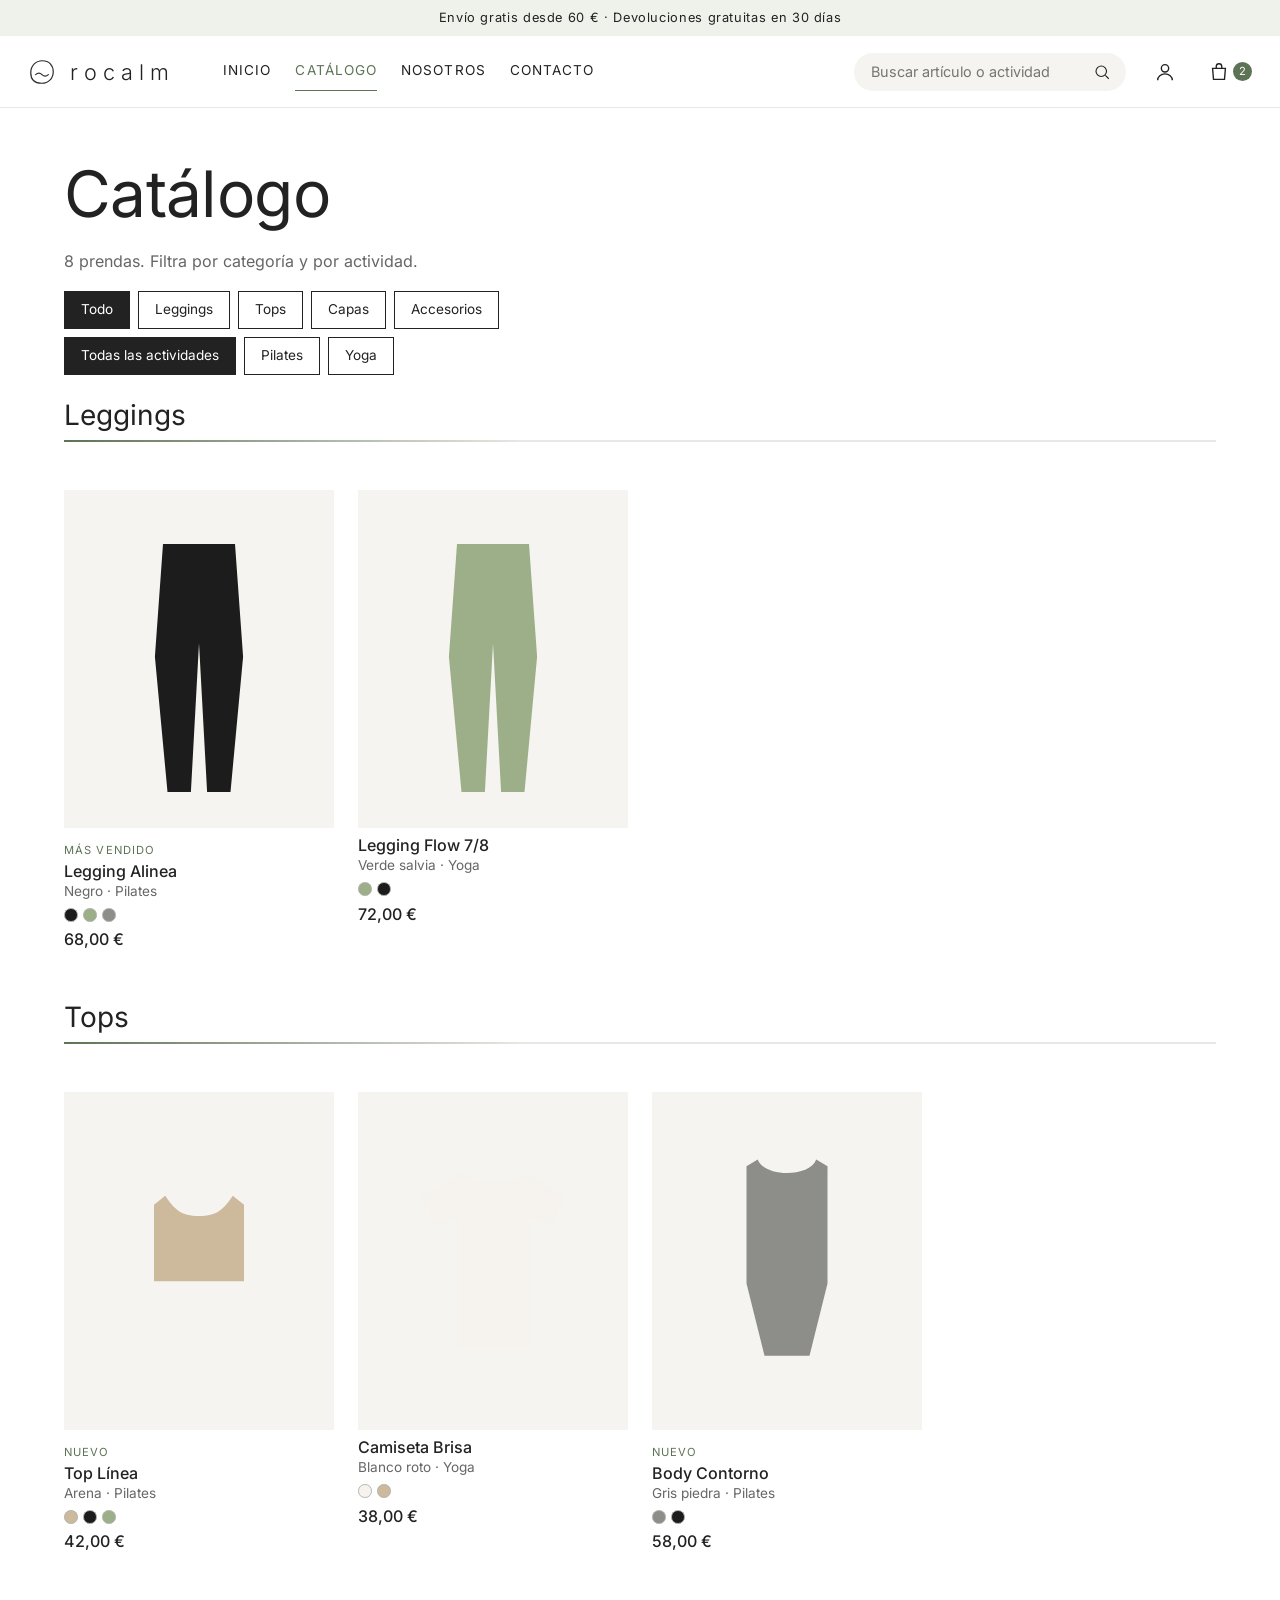
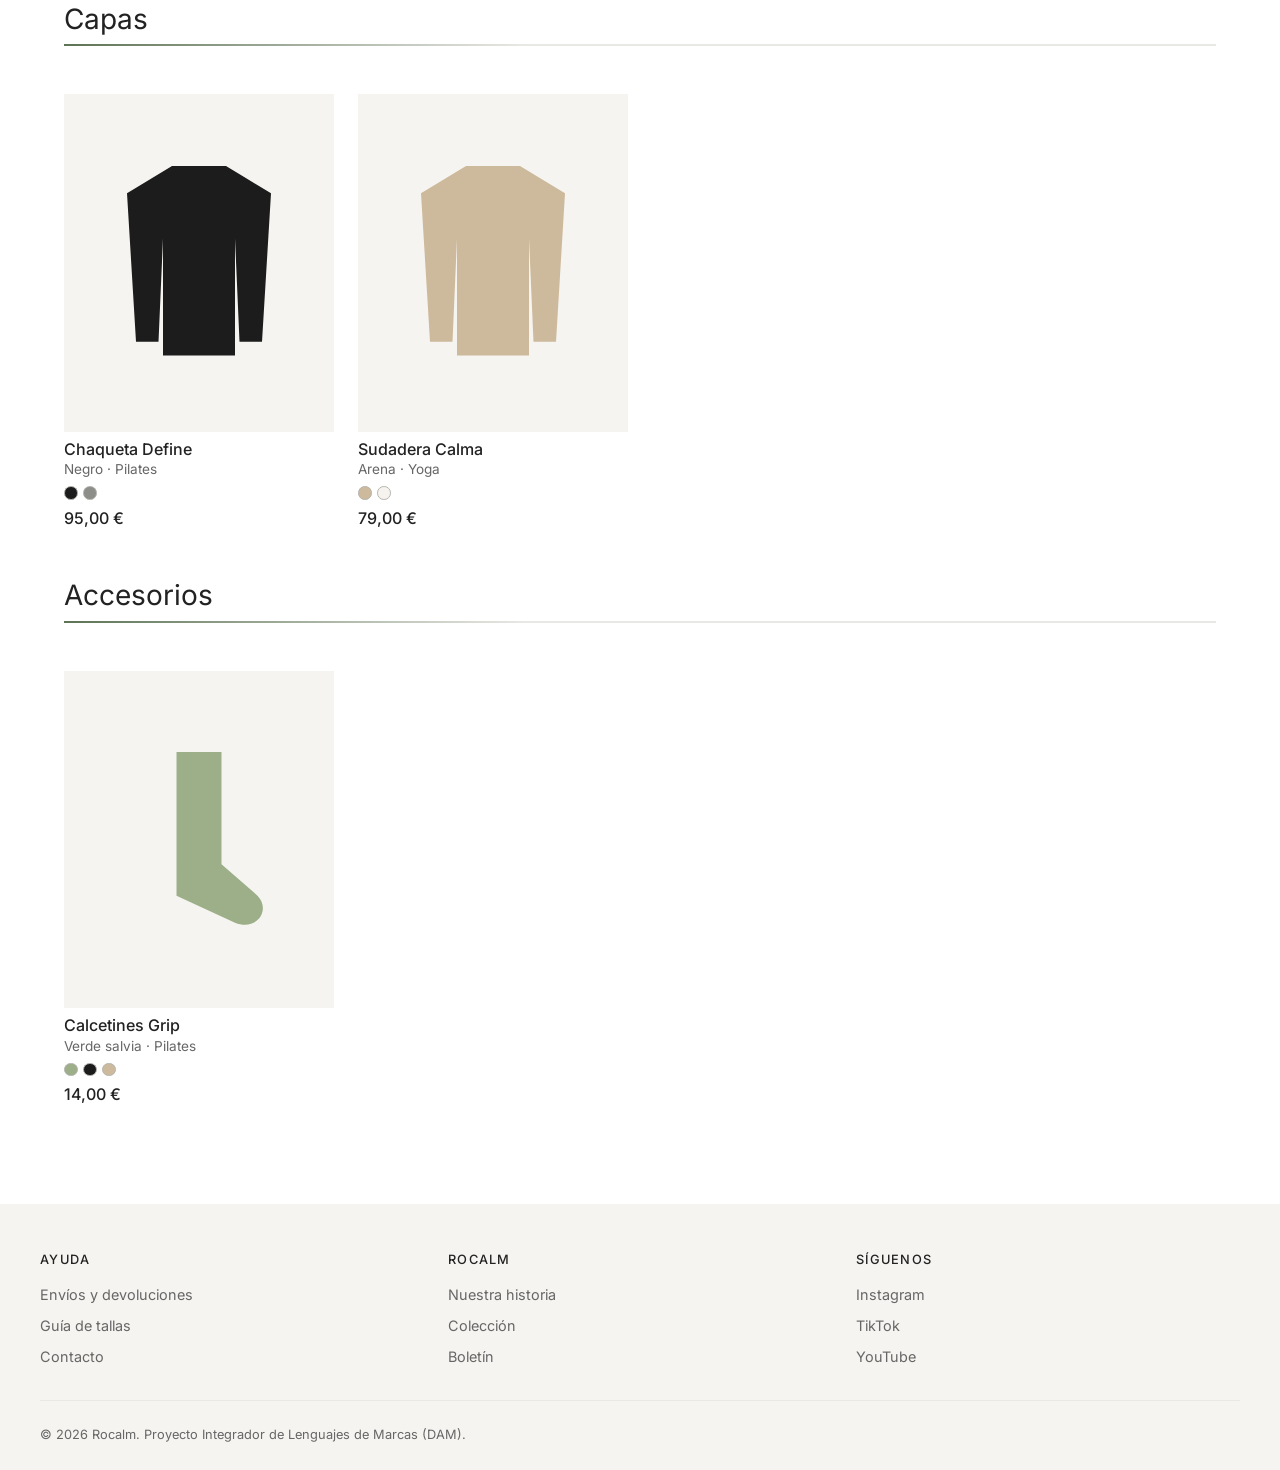
==== catalogo.html @ ce84a140 "Sprint 2: páginas HTML5 semánticas, logotipo e imágenes" ====
<!DOCTYPE html>
<html lang="es">
<head>
  <meta charset="UTF-8">
  <meta name="viewport" content="width=device-width, initial-scale=1.0">
  <meta name="description" content="Catálogo de ropa de pilates y yoga de Rocalm.">
  <title>Catálogo | Rocalm</title>
  <link rel="icon" href="img/logo-simbolo.svg" type="image/svg+xml">
  <link rel="preload" href="fonts/inter-latin-400-normal.woff2" as="font" type="font/woff2" crossorigin>
  <link rel="stylesheet" href="css/estilos.css">
</head>
<body>
  <a class="saltar" href="#contenido">Saltar al contenido</a>
  <p class="aviso">Envío gratis desde 60 € · Devoluciones gratuitas en 30 días</p>
  <!-- Cabecera: se repite igual en todas las páginas -->
  <header>
    <a class="logo" href="index.html">
      <img src="img/logo-simbolo.svg" alt="" width="36" height="36">
      <span>rocalm</span>
    </a>
    <nav aria-label="Menú principal">
      <ul>
        <li><a href="index.html">Inicio</a></li>
        <li><a href="catalogo.html" aria-current="page">Catálogo</a></li>
        <li><a href="index.html#historia">Nosotros</a></li>
        <li><a href="contacto.html">Contacto</a></li>
      </ul>
    </nav>
    <!-- Buscador: datalist ofrece sugerencias sin JavaScript -->
    <form class="buscador" action="catalogo.html" method="get" role="search">
      <label class="oculto" for="buscar">Buscar artículos o actividad</label>
      <input type="search" id="buscar" name="q" list="sugerencias" placeholder="Buscar artículo o actividad">
      <datalist id="sugerencias">
        <option value="Legging Alinea"></option>
        <option value="Legging Flow 7/8"></option>
        <option value="Top Línea"></option>
        <option value="Camiseta Brisa"></option>
        <option value="Body Contorno"></option>
        <option value="Chaqueta Define"></option>
        <option value="Sudadera Calma"></option>
        <option value="Calcetines Grip"></option>
        <option value="Pilates"></option>
        <option value="Yoga"></option>
        <option value="Leggings"></option>
        <option value="Tops"></option>
        <option value="Capas"></option>
        <option value="Accesorios"></option>
      </datalist>
      <button type="submit">
        <svg aria-hidden="true" width="18" height="18" viewBox="0 0 24 24" fill="none" stroke="currentColor" stroke-width="1.5"><circle cx="11" cy="11" r="7"/><path d="M16.5 16.5 21 21"/></svg>
        <span class="oculto">Buscar</span>
      </button>
    </form>
    <a class="icono cuenta" href="login.html">
      <svg aria-hidden="true" width="22" height="22" viewBox="0 0 24 24" fill="none" stroke="currentColor" stroke-width="1.5"><circle cx="12" cy="8" r="4"/><path d="M4 21c0-4 3.5-7 8-7s8 3 8 7"/></svg>
      <span class="oculto">Iniciar sesión</span>
    </a>
    <a class="icono cesta" href="carrito.html">
      <svg aria-hidden="true" width="22" height="22" viewBox="0 0 24 24" fill="none" stroke="currentColor" stroke-width="1.5"><path d="M5 8h14l-1 12H6z"/><path d="M9 8V6a3 3 0 0 1 6 0v2"/></svg>
      <span class="oculto">Cesta:</span> <span class="cesta-numero">2</span> <span class="oculto">artículos</span>
    </a>
  </header>

  <main id="contenido">
    <h1>Catálogo</h1>
    <p class="intro">8 prendas. Filtra por categoría y por actividad.</p>

    <!-- Filtro sin JavaScript: el CSS oculta las secciones según la opción marcada -->
    <div class="filtros">
      <fieldset>
        <legend class="oculto">Filtrar por categoría</legend>
        <input type="radio" name="categoria" id="filtro-todo" checked>
        <label for="filtro-todo">Todo</label>
        <input type="radio" name="categoria" id="filtro-leggings">
        <label for="filtro-leggings">Leggings</label>
        <input type="radio" name="categoria" id="filtro-tops">
        <label for="filtro-tops">Tops</label>
        <input type="radio" name="categoria" id="filtro-capas">
        <label for="filtro-capas">Capas</label>
        <input type="radio" name="categoria" id="filtro-accesorios">
        <label for="filtro-accesorios">Accesorios</label>
      </fieldset>
      <fieldset>
        <legend class="oculto">Filtrar por actividad</legend>
        <input type="radio" name="actividad" id="act-todas" checked>
        <label for="act-todas">Todas las actividades</label>
        <input type="radio" name="actividad" id="act-pilates">
        <label for="act-pilates">Pilates</label>
        <input type="radio" name="actividad" id="act-yoga">
        <label for="act-yoga">Yoga</label>
      </fieldset>
    </div>

    <section class="rejilla" id="leggings">
      <h2>Leggings</h2>

      <article class="tarjeta" data-actividad="pilates">
        <a class="tarjeta-foto" href="legging-alinea.html">
          <img src="img/p01.svg" alt="Legging Alinea en color negro" width="600" height="750">
          <img class="foto-hover" src="img/p01-2.svg" alt="" width="600" height="750">
          <span class="ver">Ver producto</span>
        </a>
        <p class="etiqueta">Más vendido</p>
        <h3><a href="legging-alinea.html">Legging Alinea</a></h3>
        <p class="meta">Negro · Pilates</p>
        <ul class="muestras" aria-label="Colores disponibles"><li class="c-negro"><span class="oculto">Negro</span></li><li class="c-verde-salvia"><span class="oculto">Verde salvia</span></li><li class="c-gris-piedra"><span class="oculto">Gris piedra</span></li></ul>
        <p class="precio">68,00 €</p>
      </article>

      <article class="tarjeta" data-actividad="yoga">
        <a class="tarjeta-foto" href="legging-flow.html">
          <img src="img/p02.svg" alt="Legging Flow 7/8 en color verde salvia" width="600" height="750">
          <img class="foto-hover" src="img/p02-2.svg" alt="" width="600" height="750">
          <span class="ver">Ver producto</span>
        </a>
        <h3><a href="legging-flow.html">Legging Flow 7/8</a></h3>
        <p class="meta">Verde salvia · Yoga</p>
        <ul class="muestras" aria-label="Colores disponibles"><li class="c-verde-salvia"><span class="oculto">Verde salvia</span></li><li class="c-negro"><span class="oculto">Negro</span></li></ul>
        <p class="precio">72,00 €</p>
      </article>
    </section>

    <section class="rejilla" id="tops">
      <h2>Tops</h2>

      <article class="tarjeta" data-actividad="pilates">
        <a class="tarjeta-foto" href="top-linea.html">
          <img src="img/p03.svg" alt="Top Línea en color arena" width="600" height="750">
          <img class="foto-hover" src="img/p03-2.svg" alt="" width="600" height="750">
          <span class="ver">Ver producto</span>
        </a>
        <p class="etiqueta">Nuevo</p>
        <h3><a href="top-linea.html">Top Línea</a></h3>
        <p class="meta">Arena · Pilates</p>
        <ul class="muestras" aria-label="Colores disponibles"><li class="c-arena"><span class="oculto">Arena</span></li><li class="c-negro"><span class="oculto">Negro</span></li><li class="c-verde-salvia"><span class="oculto">Verde salvia</span></li></ul>
        <p class="precio">42,00 €</p>
      </article>

      <article class="tarjeta" data-actividad="yoga">
        <a class="tarjeta-foto" href="camiseta-brisa.html">
          <img src="img/p04.svg" alt="Camiseta Brisa en color blanco roto" width="600" height="750">
          <img class="foto-hover" src="img/p04-2.svg" alt="" width="600" height="750">
          <span class="ver">Ver producto</span>
        </a>
        <h3><a href="camiseta-brisa.html">Camiseta Brisa</a></h3>
        <p class="meta">Blanco roto · Yoga</p>
        <ul class="muestras" aria-label="Colores disponibles"><li class="c-blanco-roto"><span class="oculto">Blanco roto</span></li><li class="c-arena"><span class="oculto">Arena</span></li></ul>
        <p class="precio">38,00 €</p>
      </article>

      <article class="tarjeta" data-actividad="pilates">
        <a class="tarjeta-foto" href="body-contorno.html">
          <img src="img/p05.svg" alt="Body Contorno en color gris piedra" width="600" height="750">
          <img class="foto-hover" src="img/p05-2.svg" alt="" width="600" height="750">
          <span class="ver">Ver producto</span>
        </a>
        <p class="etiqueta">Nuevo</p>
        <h3><a href="body-contorno.html">Body Contorno</a></h3>
        <p class="meta">Gris piedra · Pilates</p>
        <ul class="muestras" aria-label="Colores disponibles"><li class="c-gris-piedra"><span class="oculto">Gris piedra</span></li><li class="c-negro"><span class="oculto">Negro</span></li></ul>
        <p class="precio">58,00 €</p>
      </article>
    </section>

    <section class="rejilla" id="capas">
      <h2>Capas</h2>

      <article class="tarjeta" data-actividad="pilates">
        <a class="tarjeta-foto" href="chaqueta-define.html">
          <img src="img/p06.svg" alt="Chaqueta Define en color negro" width="600" height="750">
          <img class="foto-hover" src="img/p06-2.svg" alt="" width="600" height="750">
          <span class="ver">Ver producto</span>
        </a>
        <h3><a href="chaqueta-define.html">Chaqueta Define</a></h3>
        <p class="meta">Negro · Pilates</p>
        <ul class="muestras" aria-label="Colores disponibles"><li class="c-negro"><span class="oculto">Negro</span></li><li class="c-gris-piedra"><span class="oculto">Gris piedra</span></li></ul>
        <p class="precio">95,00 €</p>
      </article>

      <article class="tarjeta" data-actividad="yoga">
        <a class="tarjeta-foto" href="sudadera-calma.html">
          <img src="img/p07.svg" alt="Sudadera Calma en color arena" width="600" height="750">
          <img class="foto-hover" src="img/p07-2.svg" alt="" width="600" height="750">
          <span class="ver">Ver producto</span>
        </a>
        <h3><a href="sudadera-calma.html">Sudadera Calma</a></h3>
        <p class="meta">Arena · Yoga</p>
        <ul class="muestras" aria-label="Colores disponibles"><li class="c-arena"><span class="oculto">Arena</span></li><li class="c-blanco-roto"><span class="oculto">Blanco roto</span></li></ul>
        <p class="precio">79,00 €</p>
      </article>
    </section>

    <section class="rejilla" id="accesorios">
      <h2>Accesorios</h2>

      <article class="tarjeta" data-actividad="pilates">
        <a class="tarjeta-foto" href="calcetines-grip.html">
          <img src="img/p08.svg" alt="Calcetines Grip en color verde salvia" width="600" height="750">
          <img class="foto-hover" src="img/p08-2.svg" alt="" width="600" height="750">
          <span class="ver">Ver producto</span>
        </a>
        <h3><a href="calcetines-grip.html">Calcetines Grip</a></h3>
        <p class="meta">Verde salvia · Pilates</p>
        <ul class="muestras" aria-label="Colores disponibles"><li class="c-verde-salvia"><span class="oculto">Verde salvia</span></li><li class="c-negro"><span class="oculto">Negro</span></li><li class="c-arena"><span class="oculto">Arena</span></li></ul>
        <p class="precio">14,00 €</p>
      </article>
    </section>
  </main>

  <!-- Pie: se repite igual en todas las páginas -->
  <footer>
    <div class="pie-columnas">
      <section>
        <h2>Ayuda</h2>
        <ul>
          <li><a href="contacto.html#preguntas">Envíos y devoluciones</a></li>
          <li><a href="legging-alinea.html#tallas">Guía de tallas</a></li>
          <li><a href="contacto.html">Contacto</a></li>
        </ul>
      </section>
      <section>
        <h2>Rocalm</h2>
        <ul>
          <li><a href="index.html#historia">Nuestra historia</a></li>
          <li><a href="catalogo.html">Colección</a></li>
          <li><a href="index.html#boletin">Boletín</a></li>
        </ul>
      </section>
      <section>
        <h2>Síguenos</h2>
        <ul>
          <li><a href="https://www.instagram.com/" rel="noopener">Instagram</a></li>
          <li><a href="https://www.tiktok.com/" rel="noopener">TikTok</a></li>
          <li><a href="https://www.youtube.com/" rel="noopener">YouTube</a></li>
        </ul>
      </section>
    </div>
    <p class="pie-legal">&copy; 2026 Rocalm. Proyecto Integrador de Lenguajes de Marcas (DAM).</p>
  </footer>
</body>
</html>
---- css/estilos.css ----
/* ==========================================================
   Rocalm — Hoja de estilos (Sprint 3)
   Enfoque mobile first: los estilos base son para móvil y las
   media queries del final los amplían para tableta y escritorio.
   ========================================================== */

/* ---------- 0. Fuente propia con @font-face ----------
   Inter (licencia SIL Open Font License, ver fonts/LICENSE-Inter.txt).
   Los ficheros .woff2 están en la carpeta fonts/ del proyecto, así que la
   web no depende de ningún servidor externo. font-display: swap enseña el
   texto con la fuente del sistema mientras carga Inter. */
@font-face {
  font-family: "Inter";
  src: url("../fonts/inter-latin-300-normal.woff2") format("woff2");
  font-weight: 300;
  font-style: normal;
  font-display: swap;
}

@font-face {
  font-family: "Inter";
  src: url("../fonts/inter-latin-400-normal.woff2") format("woff2");
  font-weight: 400;
  font-style: normal;
  font-display: swap;
}

@font-face {
  font-family: "Inter";
  src: url("../fonts/inter-latin-500-normal.woff2") format("woff2");
  font-weight: 500;
  font-style: normal;
  font-display: swap;
}

/* ---------- 1. Variables (paleta, tipografía, espacios) ---------- */
:root {
  --color-fondo: #ffffff;
  --color-superficie: #ffffff;
  --color-texto: #222222;
  --color-texto-suave: #666666;
  --color-linea: #e8e8e4;
  --color-arena: #f5f4f0;         /* gris cálido muy claro: fondos de fotos y pie */
  --color-suave: #eef2ea;         /* verde salvia muy claro: avisos y boletín */
  --color-acento: #5d7355;        /* verde salvia: contraste AA sobre blanco */
  --color-acento-oscuro: #4a5e43;

  /* Colores con transparencia en formato hsla(tono, saturación, luz, opacidad) */
  --velo-oscuro: hsla(0, 0%, 0%, 0.45);
  --velo-claro: hsla(0, 0%, 100%, 0.92);
  --sombra-suave: 0 1px 2px hsla(0, 0%, 0%, 0.05), 0 8px 24px hsla(0, 0%, 0%, 0.06);
  --sombra-texto: 0 1px 12px hsla(0, 0%, 0%, 0.35);

  --fuente: "Inter", "Helvetica Neue", Arial, sans-serif;

  --espacio-xs: 0.5rem;
  --espacio-s: 1rem;
  --espacio-m: 1.5rem;
  --espacio-l: 3rem;
  --espacio-xl: 5rem;

  --ancho-max: 75rem;
  --transicion: 0.25s ease;
}

/* ---------- 2. Reset básico y modelo de caja ---------- */
*,
*::before,
*::after {
  box-sizing: border-box;
}

body {
  margin: 0;
  font-family: var(--fuente);
  font-size: 1rem;
  line-height: 1.6;
  color: var(--color-texto);
  background-color: var(--color-fondo);
}

img {
  display: block;
  max-width: 100%;
  height: auto;
}

a {
  color: inherit;
}

a:focus-visible,
button:focus-visible,
input:focus-visible,
select:focus-visible,
textarea:focus-visible {
  outline: 2px solid var(--color-acento);
  outline-offset: 3px;
}

/* ---------- 3. Tipografía ---------- */
h1,
h2,
h3 {
  margin: 0 0 var(--espacio-s);
  font-weight: 400;
  line-height: 1.2;
}

h1 {
  font-size: 2rem;
  letter-spacing: -0.01em;
}

h2 {
  font-size: 1.4rem;
}

h3 {
  font-size: 1rem;
  font-weight: 500;
}

p {
  margin: 0 0 var(--espacio-s);
}

/* ---------- 4. Enlace "saltar al contenido" (accesibilidad) ---------- */
.saltar {
  position: absolute;
  left: -999rem;
  padding: var(--espacio-xs) var(--espacio-s);
  color: var(--color-superficie);
  background-color: var(--color-texto);
}

.saltar:focus {
  left: var(--espacio-s);
  top: var(--espacio-s);
  z-index: 10;
}

/* ---------- 5. Cabecera y menú (Flexbox) ---------- */
body > header {
  position: relative;
  z-index: 5;
  display: flex;
  flex-wrap: wrap;
  align-items: center;
  justify-content: space-between;
  gap: var(--espacio-xs) var(--espacio-m);
  padding: var(--espacio-s);
  background-color: var(--color-superficie);
  border-bottom: 1px solid var(--color-linea);
}

.logo {
  display: flex;
  align-items: center;
  gap: 0.6rem;
  font-size: 1.35rem;
  font-weight: 300;
  letter-spacing: 0.28em;
  text-decoration: none;
}

.logo img {
  width: 2.25rem;
  height: 2.25rem;
  transition: transform 0.6s ease;
}

.logo:hover img {
  transform: rotate(-8deg);
}

body > header ul {
  display: flex;
  flex-wrap: wrap;
  gap: 0 var(--espacio-s);
  margin: 0;
  padding: 0;
  list-style: none;
}

body > header nav a {
  display: block;
  padding: var(--espacio-xs) 0;
  font-size: 0.78rem;
  letter-spacing: 0.05em;
  text-transform: uppercase;
  text-decoration: none;
  border-bottom: 1px solid transparent;
  transition: border-color var(--transicion), color var(--transicion);
}

body > header nav a:hover,
body > header nav a[aria-current="page"] {
  color: var(--color-acento);
  border-bottom-color: var(--color-acento);
}

/* ---------- 6. Contenedor principal ---------- */
main {
  max-width: var(--ancho-max);
  margin: 0 auto;
  padding: var(--espacio-m) var(--espacio-s) var(--espacio-l);
}

main.estrecho {
  max-width: 42rem;
}

main > section,
.ficha > section {
  margin-bottom: var(--espacio-l);
}

.intro {
  color: var(--color-texto-suave);
}

/* ---------- 7. Botones ---------- */
.boton {
  display: inline-block;
  padding: 0.9rem 2rem;
  font-family: inherit;
  font-size: 0.85rem;
  letter-spacing: 0.1em;
  text-transform: uppercase;
  text-decoration: none;
  color: var(--color-superficie);
  background-color: var(--color-texto);
  border: 1px solid var(--color-texto);
  cursor: pointer;
  transition: background-color var(--transicion), border-color var(--transicion);
}

.boton:hover {
  background-color: var(--color-acento-oscuro);
  border-color: var(--color-acento-oscuro);
}

/* ---------- 9. Rejilla de productos (CSS Grid) ---------- */
.rejilla {
  display: grid;
  grid-template-columns: repeat(2, 1fr);
  gap: var(--espacio-m) var(--espacio-s);
}

.rejilla > h2 {
  grid-column: 1 / -1;       /* el título ocupa toda la fila */
  margin-bottom: 0;
  padding-bottom: var(--espacio-xs);
  /* border-image: la línea inferior es un degradado de verde salvia a gris */
  border-bottom: 2px solid var(--color-linea);
  border-image: linear-gradient(to right, var(--color-acento), var(--color-linea) 40%) 1;
}

/* ---------- 10. Tarjeta de producto ---------- */
.tarjeta-foto {
  position: relative;
  display: block;
  overflow: hidden;
  margin-bottom: var(--espacio-xs);
  background-color: var(--color-arena);
  transition: box-shadow var(--transicion);
}

/* box-shadow: la tarjeta "se levanta" al pasar el ratón */
.tarjeta-foto:hover {
  box-shadow: var(--sombra-suave);
}

.tarjeta-foto img {
  width: 100%;
}

/* Segunda foto: está encima de la primera, invisible, y aparece al pasar el ratón */
.foto-hover {
  position: absolute;
  inset: 0;
  height: 100%;
  object-fit: cover;
  opacity: 0;
  transition: opacity 0.4s ease;
}

.ver {
  position: absolute;
  background-color: var(--velo-claro);
  left: var(--espacio-xs);
  right: var(--espacio-xs);
  bottom: var(--espacio-xs);
  padding: 0.7rem;
  font-size: 0.75rem;
  letter-spacing: 0.1em;
  text-align: center;
  text-transform: uppercase;
  opacity: 0;
  transform: translateY(0.5rem);
  transition: opacity var(--transicion), transform var(--transicion);
}

.tarjeta-foto:hover .foto-hover,
.tarjeta-foto:focus-visible .foto-hover,
.tarjeta-foto:hover .ver,
.tarjeta-foto:focus-visible .ver {
  opacity: 1;
  transform: none;
}

.tarjeta h3 {
  margin-bottom: 0;
}

.tarjeta h3 a {
  text-decoration: none;
}

.tarjeta h3 a:hover {
  text-decoration: underline;
}

.tarjeta p {
  margin-bottom: 0;
}

.meta {
  font-size: 0.85rem;
  color: var(--color-texto-suave);
}

.precio {
  font-weight: 500;
}

.precio-grande {
  font-size: 1.4rem;
}

/* Muestras de color (círculos) */
.muestras {
  display: flex;
  gap: 0.35rem;
  margin: 0.35rem 0;
  padding: 0;
  list-style: none;
}

.muestras li {
  width: 0.85rem;
  height: 0.85rem;
  border: 1px solid #b5b5b0;
  border-radius: 50%;
}

.c-negro { background-color: #1c1c1c; }
.c-verde-salvia { background-color: #9caf88; }
.c-arena { background-color: #cdb99c; }
.c-blanco-roto { background-color: #f6f3ee; }
.c-gris-piedra { background-color: #8d8d8a; }

/* Texto solo para lectores de pantalla */
.oculto {
  position: absolute;
  width: 1px;
  height: 1px;
  overflow: hidden;
  clip-path: inset(50%);
  white-space: nowrap;
}

/* ---------- 11. Valores de la marca ---------- */
.valores {
  padding: var(--espacio-m);
  background-color: var(--color-arena);
}

.valores ul {
  display: flex;
  flex-direction: column;
  gap: var(--espacio-s);
  margin: 0;
  padding: 0;
  list-style: none;
}

.valores strong {
  display: block;
  font-weight: 500;
}

/* ---------- 12. Ficha de producto ---------- */
.migas ol {
  display: flex;
  flex-wrap: wrap;
  gap: var(--espacio-xs);
  margin: 0 0 var(--espacio-m);
  padding: 0;
  list-style: none;
  font-size: 0.85rem;
  color: var(--color-texto-suave);
}

.migas li + li::before {
  content: "/";
  margin-right: var(--espacio-xs);
}

.ficha ul {
  margin: 0;
  padding-left: 1.2rem;
}

.relacionados {
  padding-top: var(--espacio-m);
  border-top: 1px solid var(--color-linea);
}

/* ---------- 13. Tablas ---------- */
table {
  width: 100%;
  border-collapse: collapse;
  font-size: 0.95rem;
}

caption {
  margin-bottom: var(--espacio-xs);
  text-align: left;
  font-size: 0.85rem;
  color: var(--color-texto-suave);
}

th,
td {
  padding: 0.6rem var(--espacio-xs);
  text-align: left;
  border-bottom: 1px solid var(--color-linea);
}

thead th {
  font-size: 0.8rem;
  font-weight: 500;
  letter-spacing: 0.08em;
  text-transform: uppercase;
}

tbody tr:nth-child(even) {
  background-color: var(--color-arena);
}

/* ---------- 14. Formularios ---------- */
fieldset {
  margin: 0 0 var(--espacio-m);
  padding: var(--espacio-s);
  border: 1px solid var(--color-linea);
}

legend {
  padding: 0 var(--espacio-xs);
  font-size: 0.8rem;
  letter-spacing: 0.08em;
  text-transform: uppercase;
}

label {
  display: block;
  margin-bottom: 0.25rem;
  font-size: 0.9rem;
}

input[type="text"],
input[type="email"],
input[type="number"],
select,
textarea {
  width: 100%;
  padding: 0.7rem;
  font-family: inherit;
  font-size: 1rem;
  color: var(--color-texto);
  background-color: var(--color-superficie);
  border: 1px solid #b5b5b0;
  border-radius: 0;
  transition: border-color var(--transicion);
}

input:hover,
select:hover,
textarea:hover {
  border-color: var(--color-texto);
}

.casilla {
  display: flex;
  align-items: center;
  gap: var(--espacio-xs);
}

.casilla label {
  margin: 0;
}

address {
  font-style: normal;
}

address a {
  color: var(--color-acento);
}

/* ---------- 15. Pie de página ---------- */
body > footer {
  padding: var(--espacio-l) var(--espacio-s) var(--espacio-m);
  font-size: 0.9rem;
  color: var(--color-texto-suave);
  background-color: var(--color-arena);
}

/* grid-template-areas: cada sección del pie tiene un nombre de área.
   En móvil se apilan; en tableta se colocan en tres columnas (ver media query). */
.pie-columnas {
  display: grid;
  grid-template-columns: 1fr;
  grid-template-areas:
    "ayuda"
    "marca"
    "redes";
  gap: var(--espacio-m);
  max-width: var(--ancho-max);
  margin: 0 auto var(--espacio-m);
}

body > footer h2 {
  font-size: 0.8rem;
  font-weight: 500;
  letter-spacing: 0.1em;
  text-transform: uppercase;
  color: var(--color-texto);
}

body > footer ul {
  margin: 0;
  padding: 0;
  list-style: none;
}

body > footer li {
  margin-bottom: var(--espacio-xs);
}

body > footer a {
  text-decoration: none;
}

body > footer a:hover {
  text-decoration: underline;
}

.pie-legal {
  max-width: var(--ancho-max);
  margin: 0 auto;
  padding-top: var(--espacio-m);
  font-size: 0.8rem;
  border-top: 1px solid var(--color-linea);
}

/* ---------- 15b. Barra de aviso ---------- */
.aviso {
  margin: 0;
  padding: var(--espacio-xs) var(--espacio-s);
  font-size: 0.8rem;
  letter-spacing: 0.05em;
  text-align: center;
  color: var(--color-texto);
  background-color: var(--color-suave);
}

/* ---------- 15c. Portada con vídeo ---------- */
main.ancho-total {
  max-width: none;
  padding: 0;
}

.contenedor {
  max-width: var(--ancho-max);
  margin-left: auto;
  margin-right: auto;
  padding: 0 var(--espacio-s);
}

main.ancho-total > section {
  margin-bottom: var(--espacio-l);
}

.hero {
  position: relative;
  display: flex;
  align-items: flex-end;
  min-height: 70vh;
  color: var(--color-superficie);
  /* La misma imagen del póster, por si el vídeo no carga o está desactivado */
  background: var(--color-arena) url("../img/portada.svg") center / cover no-repeat;
}

/* Degradado oscuro para que el texto blanco se lea sobre cualquier imagen */
.hero::after {
  content: "";
  position: absolute;
  inset: 0;
  background: linear-gradient(to top, var(--velo-oscuro), hsla(0, 0%, 0%, 0));
}

.hero-texto {
  position: relative;
  z-index: 1;
  width: 100%;
  max-width: var(--ancho-max);
  margin: 0 auto;
  padding: var(--espacio-l) var(--espacio-s);
}

.hero-texto p {
  max-width: 32rem;
  color: var(--color-superficie);
}

/* text-shadow: separa el texto blanco de la imagen de fondo */
.hero-texto h1,
.hero-texto p {
  text-shadow: var(--sombra-texto);
}

.sobretitulo {
  font-size: 0.8rem;
  letter-spacing: 0.15em;
  text-transform: uppercase;
}

.boton-claro {
  color: var(--color-texto);
  background-color: var(--color-superficie);
  border-color: var(--color-superficie);
}

.boton-claro:hover {
  color: var(--color-superficie);
}

.boton-ancho {
  width: 100%;
}

/* ---------- 15d. Ventajas ---------- */
.ventajas {
  border-bottom: 1px solid var(--color-linea);
}

.ventajas ul {
  display: flex;
  flex-direction: column;
  gap: var(--espacio-s);
  max-width: var(--ancho-max);
  margin: 0 auto;
  padding: var(--espacio-m) var(--espacio-s);
  list-style: none;
  font-size: 0.9rem;
  color: var(--color-texto-suave);
}

.ventajas strong {
  display: block;
  font-weight: 500;
  color: var(--color-texto);
}

/* ---------- 15e. Categorías ---------- */
.categorias {
  display: grid;
  grid-template-columns: repeat(2, 1fr);
  gap: var(--espacio-s);
  margin: 0;
  padding: 0;
  list-style: none;
}

.categorias a {
  position: relative;
  display: block;
  overflow: hidden;
  text-decoration: none;
}

.categorias img {
  width: 100%;
  transition: transform 0.5s ease;
}

.categorias a:hover img {
  transform: scale(1.04);
}

.categorias span {
  position: absolute;
  left: var(--espacio-s);
  bottom: var(--espacio-s);
  padding: 0.4rem 0.9rem;
  font-size: 0.8rem;
  letter-spacing: 0.1em;
  text-transform: uppercase;
  background-color: var(--color-superficie);
}

/* ---------- 15f. Etiquetas y valoración ---------- */
.etiqueta {
  display: inline-block;
  margin: 0 0 0.25rem;
  font-size: 0.7rem;
  letter-spacing: 0.1em;
  text-transform: uppercase;
  color: var(--color-acento);
}

.valoracion {
  font-size: 0.9rem;
  color: var(--color-texto-suave);
}

/* ---------- 15g. Historia (editorial) ---------- */
.editorial {
  display: flex;
  flex-direction: column;
  gap: var(--espacio-m);
}

.editorial img {
  width: 100%;
  aspect-ratio: 1 / 1;
  object-fit: cover;
}

.editorial ul {
  margin: 0 0 var(--espacio-m);
  padding-left: 1.2rem;
  color: var(--color-texto-suave);
}

.pie-columnas > :nth-child(1) { grid-area: ayuda; }
.pie-columnas > :nth-child(2) { grid-area: marca; }
.pie-columnas > :nth-child(3) { grid-area: redes; }

/* ---------- 15h. Tejidos (grid-template-areas) ---------- */
.tejidos {
  display: grid;
  gap: var(--espacio-s);
  grid-template-columns: 1fr 1fr;
  grid-template-areas:
    "intro  intro"
    "calma  brisa"
    "define pausa";
}

.tejidos-intro { grid-area: intro; }
.tejido-calma  { grid-area: calma; }
.tejido-brisa  { grid-area: brisa; }
.tejido-define { grid-area: define; }
.tejido-pausa  { grid-area: pausa; }

.tejido {
  padding: var(--espacio-m);
  border-radius: 0.25rem;
}

.tejido p {
  margin-bottom: var(--espacio-xs);
}

.tejido-calma  { background-color: hsla(100, 15%, 55%, 0.18); }
.tejido-brisa  { background-color: hsla(40, 30%, 70%, 0.25); }
.tejido-define { background-color: hsla(0, 0%, 55%, 0.15); }
.tejido-pausa  { background-color: hsla(30, 25%, 80%, 0.35); }

/* ---------- 15i. Opiniones ---------- */
.opiniones {
  display: grid;
  grid-template-columns: 1fr;
  gap: var(--espacio-s);
}

.opiniones figure {
  margin: 0;
  padding: var(--espacio-m);
  background-color: var(--color-arena);
}

.opiniones blockquote {
  margin: 0 0 var(--espacio-s);
  font-size: 1.05rem;
}

.opiniones figcaption {
  font-size: 0.85rem;
  color: var(--color-texto-suave);
}

/* ---------- 15j. Boletín ---------- */
main.ancho-total > .boletin {
  margin-bottom: 0;
}

.boletin {
  padding: var(--espacio-l) var(--espacio-s);
  text-align: center;
  background-color: var(--color-suave);
}

.boletin input {
  background-color: var(--color-superficie);
}

.boletin form {
  display: flex;
  flex-direction: column;
  gap: var(--espacio-xs);
  max-width: 30rem;
  margin: var(--espacio-m) auto 0;
  text-align: left;
}

/* ---------- 15k. Galería de la ficha (sin JavaScript) ---------- */
.galeria {
  margin-bottom: var(--espacio-m);
}

.galeria-principal img {
  display: none;
  width: 100%;
  background-color: var(--color-arena);
}

/* Solo se muestra la foto cuyo radio está marcado */
#foto1:checked ~ .galeria-principal img:nth-child(1),
#foto2:checked ~ .galeria-principal img:nth-child(2),
#foto3:checked ~ .galeria-principal img:nth-child(3),
#foto4:checked ~ .galeria-principal img:nth-child(4) {
  display: block;
}

.galeria-miniaturas {
  display: grid;
  grid-template-columns: repeat(4, 1fr);
  gap: var(--espacio-xs);
  margin-top: var(--espacio-xs);
}

.galeria-miniaturas label {
  margin: 0;
  cursor: pointer;
  opacity: 0.6;
  border-bottom: 2px solid transparent;
  transition: opacity var(--transicion);
}

.galeria-miniaturas label:hover,
#foto1:checked ~ .galeria-miniaturas label:nth-child(1),
#foto2:checked ~ .galeria-miniaturas label:nth-child(2),
#foto3:checked ~ .galeria-miniaturas label:nth-child(3),
#foto4:checked ~ .galeria-miniaturas label:nth-child(4) {
  opacity: 1;
  border-bottom-color: var(--color-texto);
}

.galeria input:focus-visible ~ .galeria-miniaturas {
  outline: 2px solid var(--color-acento);
  outline-offset: 3px;
}

/* ---------- 15k2. Selector de color y talla ---------- */
.opciones {
  margin: 0 0 var(--espacio-s);
  padding: 0;
  border: 0;
}

.opciones legend {
  margin-bottom: var(--espacio-xs);
  padding: 0;
}

.colores,
.tallas {
  display: flex;
  flex-wrap: wrap;
  gap: var(--espacio-xs);
}

.colores label {
  width: 2rem;
  height: 2rem;
  margin: 0;
  border: 1px solid #b5b5b0;
  border-radius: 50%;
  cursor: pointer;
}

.colores input:checked + label {
  outline: 2px solid var(--color-texto);
  outline-offset: 3px;
}

.tallas label {
  min-width: 3rem;
  margin: 0;
  padding: 0.6rem;
  text-align: center;
  border: 1px solid #b5b5b0;
  cursor: pointer;
  transition: background-color var(--transicion), color var(--transicion);
}

.tallas label:hover {
  border-color: var(--color-texto);
}

.tallas input:checked + label {
  color: var(--color-superficie);
  background-color: var(--color-texto);
  border-color: var(--color-texto);
}

.opciones input:focus-visible + label {
  outline: 2px solid var(--color-acento);
  outline-offset: 3px;
}

.compra input[type="number"] {
  max-width: 6rem;
}

details {
  border-bottom: 1px solid var(--color-linea);
}

summary {
  padding: var(--espacio-s) 0;
  font-weight: 500;
  cursor: pointer;
}

details p {
  color: var(--color-texto-suave);
}

details table {
  margin-bottom: var(--espacio-s);
}

/* ---------- 15l. Filtro del catálogo (sin JavaScript) ---------- */
.filtros fieldset {
  display: flex;
  flex-wrap: wrap;
  gap: var(--espacio-xs);
  margin: 0 0 var(--espacio-m);
  padding: 0;
  border: 0;
}

.filtros input {
  position: absolute;
  opacity: 0;
}

.filtros label {
  margin: 0;
  padding: 0.45rem 1rem;
  font-size: 0.85rem;
  border: 1px solid var(--color-texto);
  cursor: pointer;
  transition: background-color var(--transicion), color var(--transicion);
}

.filtros label:hover,
.filtros input:checked + label {
  color: var(--color-superficie);
  background-color: var(--color-texto);
}

.filtros input:focus-visible + label {
  outline: 2px solid var(--color-acento);
  outline-offset: 3px;
}

/* :has() mira dentro de main: si un filtro está marcado, oculta las otras categorías */
main:has(#filtro-leggings:checked) .rejilla:not(#leggings),
main:has(#filtro-tops:checked) .rejilla:not(#tops),
main:has(#filtro-capas:checked) .rejilla:not(#capas),
main:has(#filtro-accesorios:checked) .rejilla:not(#accesorios) {
  display: none;
}

/* ---------- 15m. Buscador e iconos de la cabecera ---------- */
/* En móvil: logo e iconos arriba, menú debajo y buscador al final */
.icono {
  display: flex;
  align-items: center;
  padding: 0.25rem;
  text-decoration: none;
  transition: color var(--transicion);
}

.icono:hover,
.icono[aria-current="page"] {
  color: var(--color-acento);
}

.cuenta {
  order: 2;
  margin-left: auto;
}

.cesta {
  order: 3;
}

.cesta-numero {
  display: inline-block;
  min-width: 1.2rem;
  margin-left: 0.2rem;
  padding: 0 0.3rem;
  font-size: 0.7rem;
  line-height: 1.2rem;
  text-align: center;
  color: var(--color-superficie);
  background-color: var(--color-acento);
  border-radius: 1rem;
}

body > header nav {
  order: 4;
  flex-basis: 100%;
}

.buscador {
  position: relative;
  order: 5;
  flex-basis: 100%;
}

.buscador input {
  width: 100%;
  padding: 0.6rem 2.6rem 0.6rem 1rem;
  font-family: inherit;
  font-size: 0.9rem;
  color: var(--color-texto);
  background-color: var(--color-arena);
  border: 1px solid transparent;
  border-radius: 2rem;
  transition: border-color var(--transicion), background-color var(--transicion);
}

.buscador input:hover,
.buscador input:focus {
  background-color: var(--color-superficie);
  border-color: var(--color-texto);
  box-shadow: var(--sombra-suave);
}

.buscador button {
  position: absolute;
  top: 0;
  right: 0;
  display: flex;
  align-items: center;
  height: 100%;
  padding: 0 0.9rem;
  color: var(--color-texto);
  background: none;
  border: 0;
  cursor: pointer;
}

/* ---------- 15m2. Actividad en el catálogo ---------- */
main:has(#act-pilates:checked) .tarjeta:not([data-actividad="pilates"]),
main:has(#act-yoga:checked) .tarjeta:not([data-actividad="yoga"]),
main:has(#act-pilates:checked) .rejilla:not(:has([data-actividad="pilates"])),
main:has(#act-yoga:checked) .rejilla:not(:has([data-actividad="yoga"])) {
  display: none;
}

.filtros fieldset + fieldset {
  margin-top: calc(var(--espacio-s) * -1);
}

/* ---------- 15m3. Reseñas ---------- */
.estrellas {
  letter-spacing: 0.1em;
  color: var(--color-acento);
}

.valoracion a {
  color: var(--color-texto-suave);
}

.resenas {
  display: grid;
  grid-template-columns: 1fr;
  gap: var(--espacio-m);
  padding-top: var(--espacio-l);
  border-top: 1px solid var(--color-linea);
}

.resenas-resumen {
  padding: var(--espacio-m);
  background-color: var(--color-arena);
}

.resenas-resumen p {
  margin-bottom: 0.25rem;
}

.nota strong {
  font-size: 2.5rem;
  font-weight: 300;
}

.resenas-resumen dl {
  display: grid;
  grid-template-columns: auto 1fr;
  gap: 0.4rem var(--espacio-s);
  margin: var(--espacio-s) 0 0;
  font-size: 0.85rem;
}

.resenas-resumen dd {
  display: flex;
  align-items: center;
  gap: var(--espacio-xs);
  margin: 0;
}

meter {
  flex: 1;
  height: 0.5rem;
}

.resena {
  padding: var(--espacio-m) 0;
  border-bottom: 1px solid var(--color-linea);
}

.resena:first-child {
  padding-top: 0;
}

.resena h3 {
  margin: var(--espacio-xs) 0;
}

.desplegables ul {
  margin: 0 0 var(--espacio-s);
  padding-left: 1.2rem;
  color: var(--color-texto-suave);
}

/* ---------- 15m4. Inicio de sesión ---------- */
.acceso {
  display: grid;
  grid-template-columns: 1fr;
  gap: var(--espacio-l);
}

input[type="password"] {
  width: 100%;
  padding: 0.7rem;
  font-family: inherit;
  font-size: 1rem;
  border: 1px solid #b5b5b0;
  border-radius: 0;
}

.boton-linea {
  color: var(--color-texto);
  background-color: transparent;
}

.boton-linea:hover {
  color: var(--color-superficie);
}

/* ---------- 15n. Página de la cesta ---------- */
.cesta-pagina {
  display: grid;
  grid-template-columns: 1fr;
  grid-template-areas:
    "articulos"
    "resumen";
  gap: var(--espacio-m);
}

.cesta-tabla td {
  vertical-align: middle;
}

.cesta-tabla + p {
  margin-top: var(--espacio-s);
}

/* La foto flota a la izquierda y el texto queda a su lado */
.cesta-producto img {
  float: left;
  width: 4.5rem;
  margin-right: var(--espacio-s);
}

.cesta-producto div {
  overflow: hidden;
  padding-top: var(--espacio-xs);
}

.cesta-producto p {
  margin: 0;
}

.cesta-tabla input {
  width: 4.5rem;
}

.cesta-tabla tbody tr:nth-child(even) {
  background-color: transparent;
}

.resumen {
  padding: var(--espacio-m);
  background-color: var(--color-superficie);
  box-shadow: var(--sombra-suave);
}

.cesta-pagina > section { grid-area: articulos; }
.cesta-pagina > .resumen { grid-area: resumen; }

.resumen dl {
  display: grid;
  grid-template-columns: 1fr auto;
  gap: var(--espacio-xs);
  margin: 0 0 var(--espacio-m);
}

.resumen dd {
  margin: 0;
  text-align: right;
}

.resumen .total {
  padding-top: var(--espacio-xs);
  font-size: 1.15rem;
  font-weight: 500;
  border-top: 1px solid var(--color-linea);
}

/* ---------- 15o. Animaciones ---------- */
html {
  scroll-behavior: smooth;
}

@keyframes subir {
  from {
    opacity: 0;
    transform: translateY(1.5rem);
  }
  to {
    opacity: 1;
    transform: none;
  }
}

/* El texto de la portada entra escalonado al cargar la página */
.hero-texto > * {
  animation: subir 0.8s ease both;
}

.hero-texto > :nth-child(2) { animation-delay: 0.15s; }
.hero-texto > :nth-child(3) { animation-delay: 0.3s; }
.hero-texto > :nth-child(4) { animation-delay: 0.45s; }

.boton:active {
  transform: scale(0.98);
}

/* Al saltar a una categoría, que no quede tapada por la cabecera fija */
[id] {
  scroll-margin-top: 6rem;
}

/* ==========================================================
   16. Tableta (a partir de 600 px)
   ========================================================== */
@media (min-width: 600px) {
  h1 {
    font-size: 2.5rem;
  }

  body > header,
  body > footer,
  .contenedor,
  .hero-texto,
  .ventajas ul {
    padding-left: var(--espacio-m);
    padding-right: var(--espacio-m);
  }

  .ventajas ul {
    flex-direction: row;
    justify-content: space-between;
  }

  .acceso {
    grid-template-columns: 1fr 1fr;
  }

  body > header ul {
    gap: var(--espacio-m);
  }

  body > header nav a {
    font-size: 0.85rem;
    letter-spacing: 0.08em;
  }

  .categorias {
    grid-template-columns: repeat(4, 1fr);
  }

  .opiniones {
    grid-template-columns: repeat(3, 1fr);
  }

  .pie-columnas {
    grid-template-columns: repeat(3, 1fr);
    grid-template-areas: "ayuda marca redes";
  }

  .opiniones > h2 {
    grid-column: 1 / -1;
  }

  .boletin form {
    flex-direction: row;
    flex-wrap: wrap;
    align-items: center;
  }

  .boletin label {
    flex-basis: 100%;
  }

  .boletin input {
    flex: 1;
  }

  main {
    padding: var(--espacio-l) var(--espacio-m);
  }

  .rejilla {
    grid-template-columns: repeat(3, 1fr);
  }

  .valores ul {
    flex-direction: row;
  }

  .valores li {
    flex: 1;
  }
}

/* ==========================================================
   17. Escritorio (a partir de 960 px)
   ========================================================== */
@media (min-width: 960px) {
  .hero {
    min-height: 80vh;
  }

  h1 {
    font-size: 4rem;
  }

  h2 {
    font-size: 1.75rem;
  }

  main.ancho-total > section {
    margin-bottom: var(--espacio-xl);
  }

  /* Tejidos en escritorio: texto a la izquierda y cuatro tejidos en rejilla de 2x2 */
  .tejidos {
    grid-template-columns: 1.2fr 1fr 1fr;
    grid-template-areas:
      "intro calma  brisa"
      "intro define pausa";
    gap: var(--espacio-m);
  }

  .editorial {
    flex-direction: row;
    align-items: center;
    gap: var(--espacio-l);
  }

  .editorial > * {
    flex: 1;
    min-width: 0;
  }

  .rejilla {
    grid-template-columns: repeat(4, 1fr);
    gap: var(--espacio-l) var(--espacio-m);
  }

  .valores {
    padding: var(--espacio-l);
  }

  /* Ficha en dos columnas: foto a la izquierda, datos a la derecha */
  .ficha {
    display: grid;
    grid-template-columns: 1fr 1fr;
    column-gap: var(--espacio-l);
    align-items: start;
  }

  .ficha > * {
    grid-column: 2;
  }

  /* Cabecera en una sola fila: logo, menú, buscador e iconos */
  body > header {
    position: sticky;
    top: 0;
    flex-wrap: nowrap;
  }

  body > header nav {
    order: 2;
    flex-basis: auto;
    margin-left: var(--espacio-m);
  }

  .buscador {
    order: 3;
    flex: 0 1 17rem;
    margin-left: auto;
  }

  .cuenta {
    order: 4;
    margin-left: 0;
  }

  .cesta {
    order: 5;
  }

  .resenas {
    grid-template-columns: 1fr 2fr;
    gap: var(--espacio-l);
    align-items: start;
  }

  .resenas > h2 {
    grid-column: 1 / -1;
    margin-bottom: 0;
  }

  .cesta-pagina {
    grid-template-columns: 2fr 1fr;
    grid-template-areas: "articulos resumen";
    align-items: start;
    gap: var(--espacio-l);
  }

  .ficha > .galeria {
    grid-column: 1;
    grid-row: 1 / span 12;
    position: sticky;
    top: 6rem;
  }
}

/* ---------- 18. Respeta a quien prefiere menos movimiento ---------- */
@media (prefers-reduced-motion: reduce) {
  * {
    transition: none !important;
    animation: none !important;
  }

  html {
    scroll-behavior: auto;
  }


}
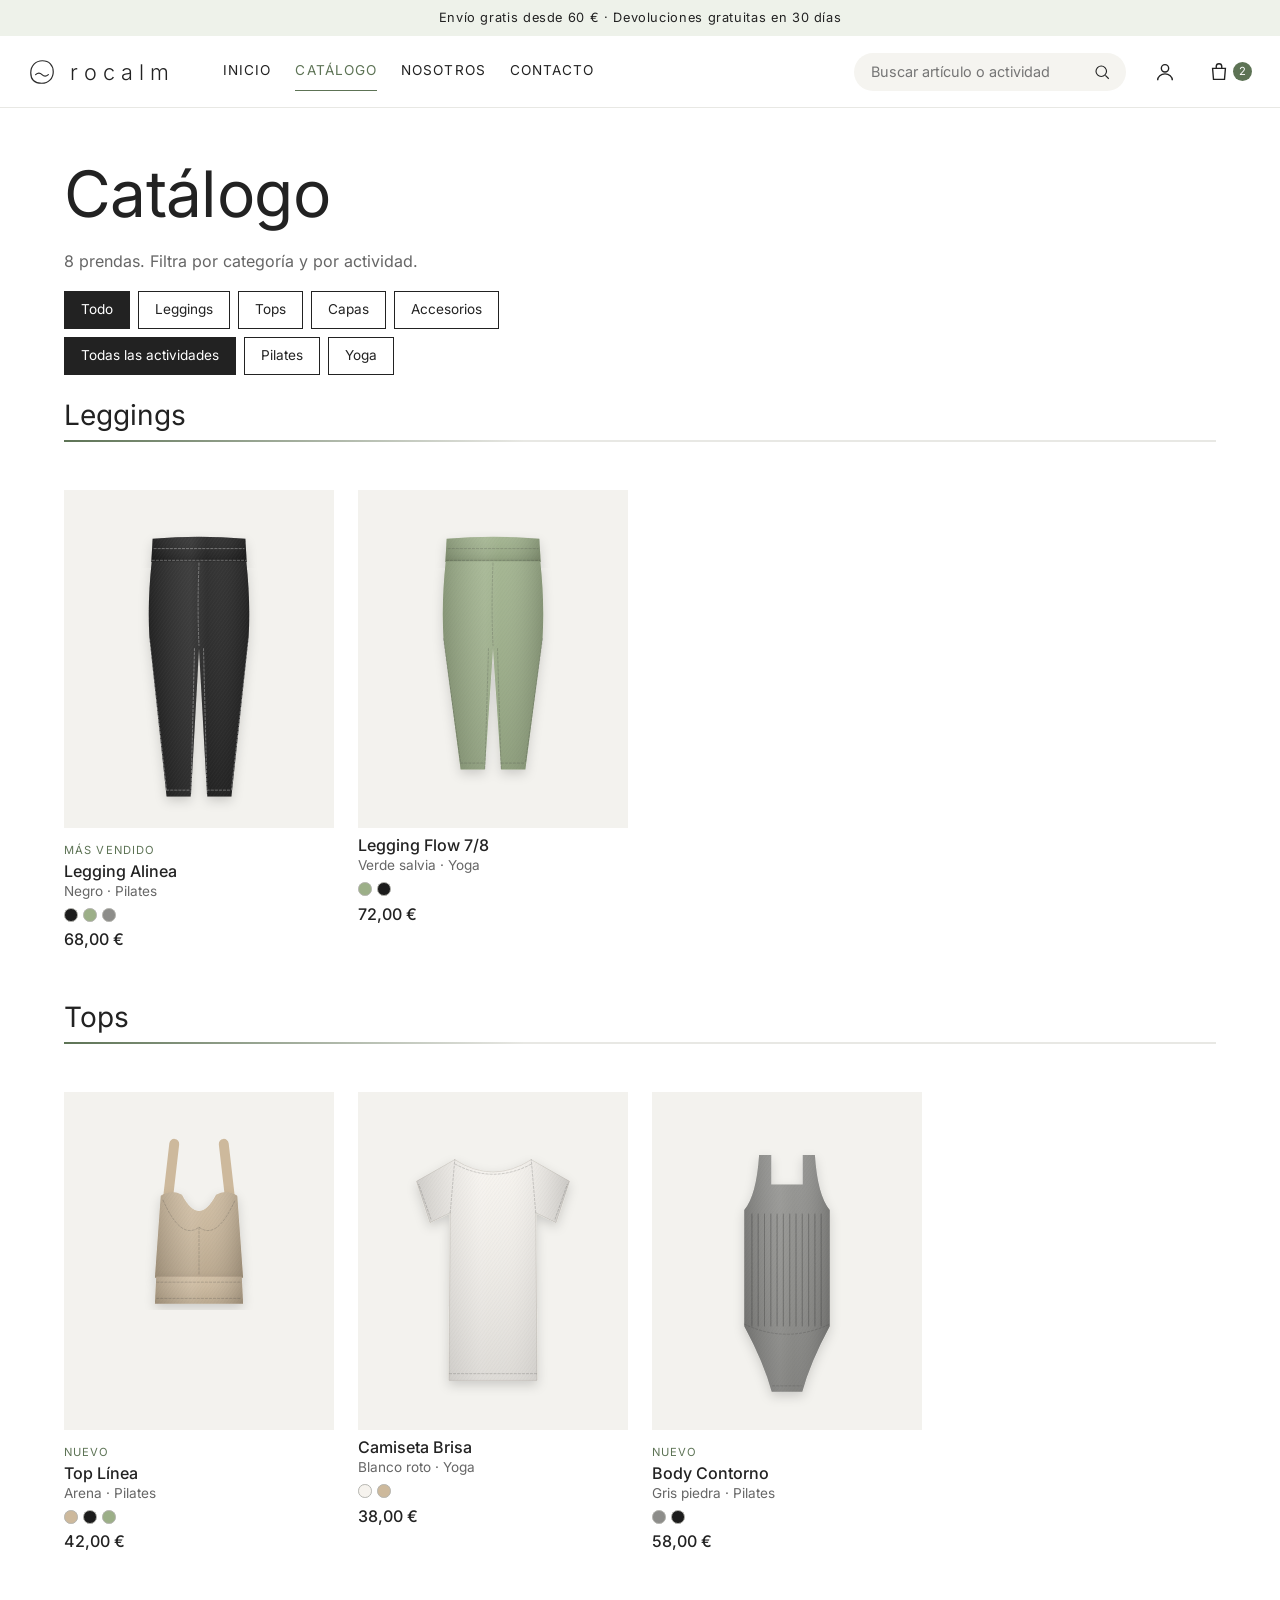
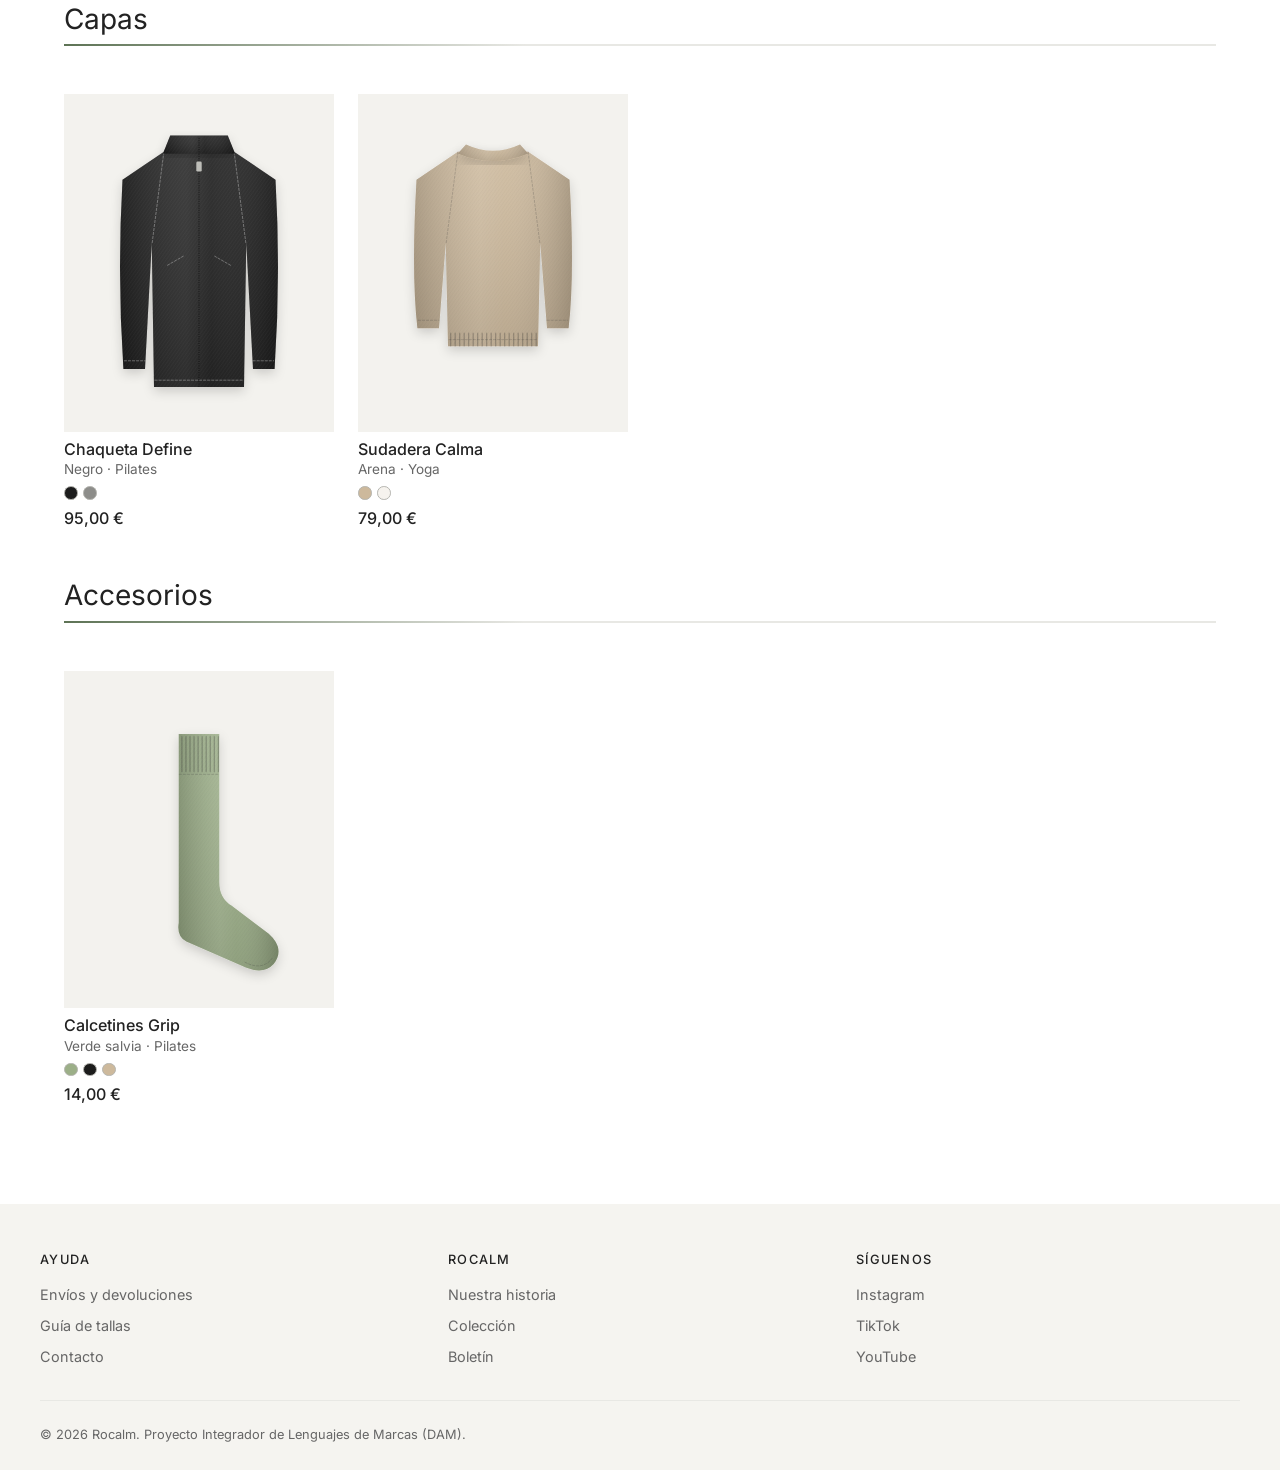
==== commit 568bf558: "Pie siempre abajo y mensaje cuando el filtro no tiene resultados" ====
--- a/catalogo.html
+++ b/catalogo.html
@@ -91,6 +91,12 @@
       </fieldset>
     </div>
 
+    <!-- Solo se muestra cuando el filtro no deja ningún producto (ver CSS 15m2) -->
+    <p class="sin-resultados">
+      No hay prendas con esta combinación de filtros.
+      <label for="act-todas">Ver todas las actividades</label>
+    </p>
+
     <section class="rejilla" id="leggings">
       <h2>Leggings</h2>
 
--- a/css/estilos.css
+++ b/css/estilos.css
@@ -70,7 +70,12 @@
   box-sizing: border-box;
 }
 
+/* El body es una columna flexible de al menos la altura de la pantalla:
+   main crece (flex: 1) y empuja el pie hasta abajo aunque haya poco contenido */
 body {
+  display: flex;
+  flex-direction: column;
+  min-height: 100vh;
   margin: 0;
   font-family: var(--fuente);
   font-size: 1rem;
@@ -202,6 +207,8 @@
 
 /* ---------- 6. Contenedor principal ---------- */
 main {
+  flex: 1 0 auto;
+  width: 100%;
   max-width: var(--ancho-max);
   margin: 0 auto;
   padding: var(--espacio-m) var(--espacio-s) var(--espacio-l);
@@ -1088,6 +1095,28 @@
   display: none;
 }
 
+/* Mensaje sin resultados: oculto por defecto.
+   La única combinación sin productos es Accesorios + Yoga. */
+.sin-resultados {
+  display: none;
+  padding: var(--espacio-l) var(--espacio-m);
+  text-align: center;
+  color: var(--color-texto-suave);
+  background-color: var(--color-arena);
+}
+
+.sin-resultados label {
+  display: block;
+  margin-top: var(--espacio-s);
+  color: var(--color-texto);
+  text-decoration: underline;
+  cursor: pointer;
+}
+
+main:has(#filtro-accesorios:checked):has(#act-yoga:checked) .sin-resultados {
+  display: block;
+}
+
 .filtros fieldset + fieldset {
   margin-top: calc(var(--espacio-s) * -1);
 }
